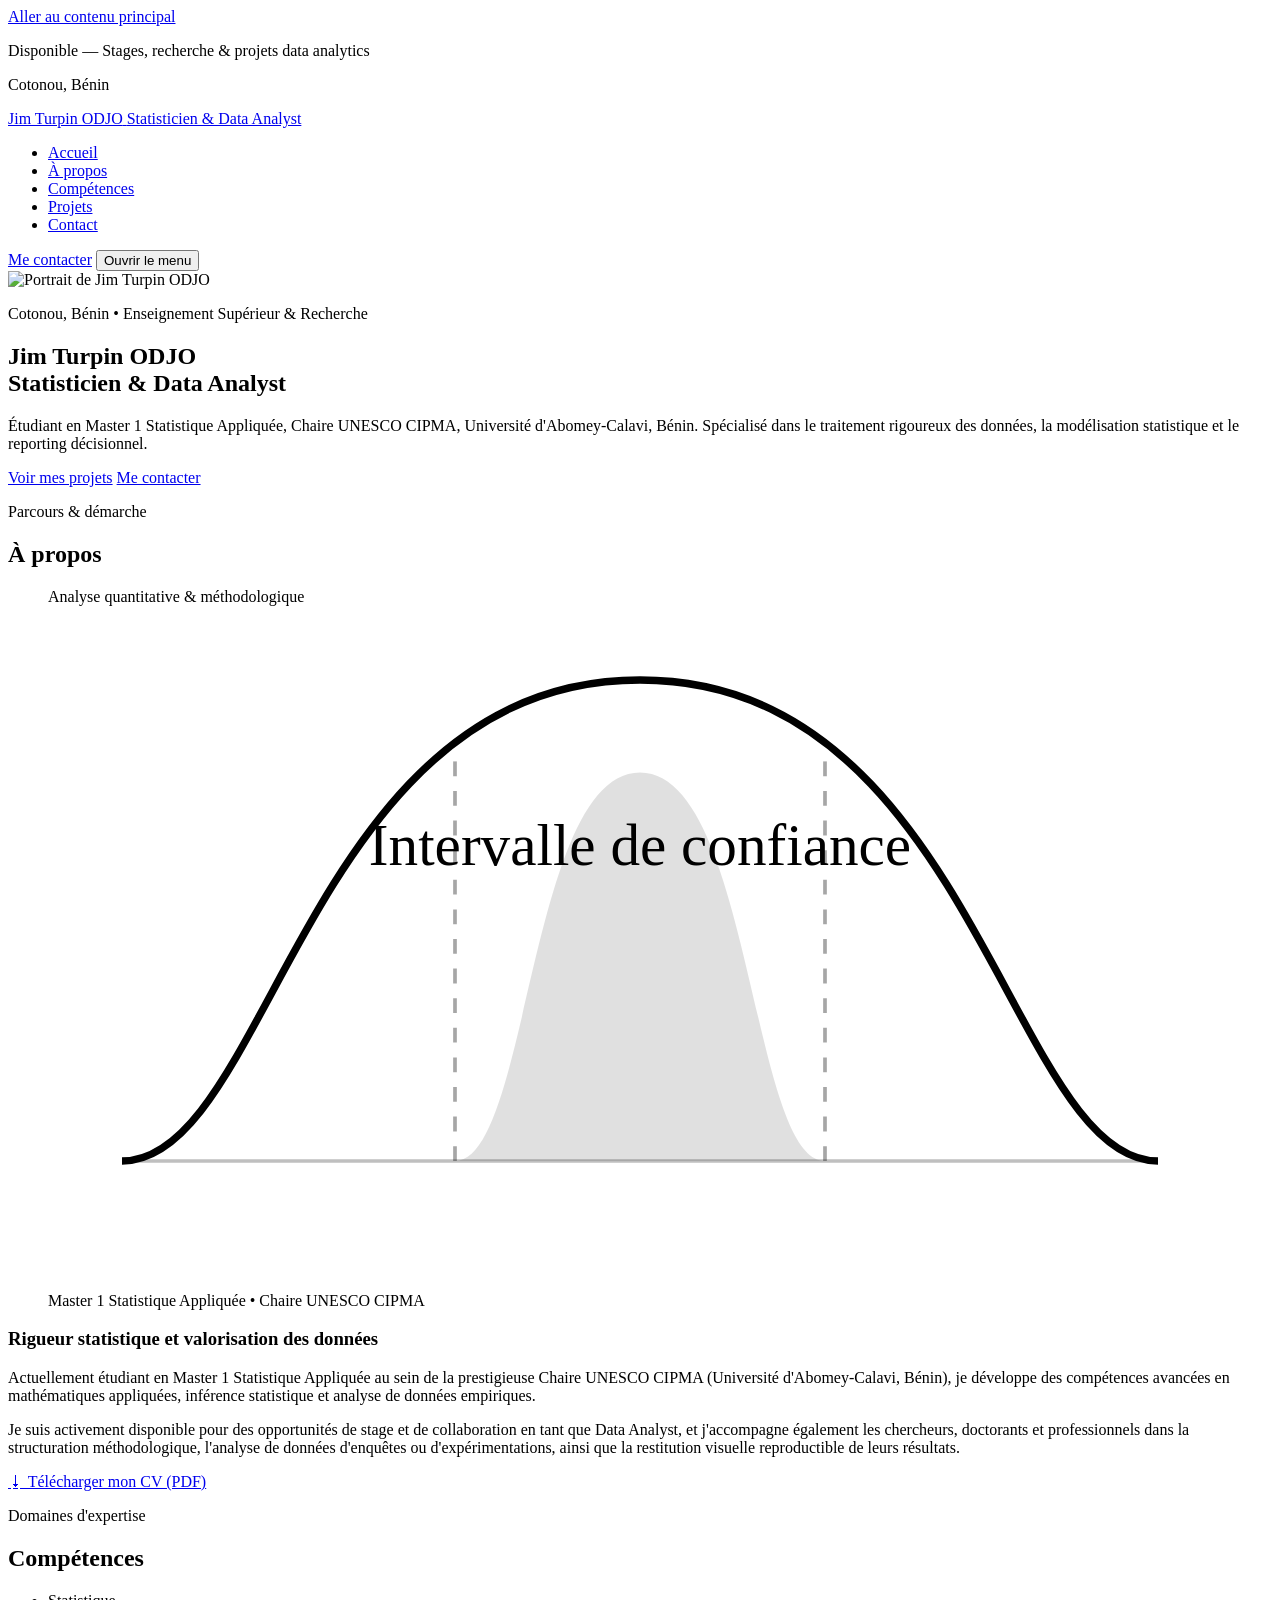
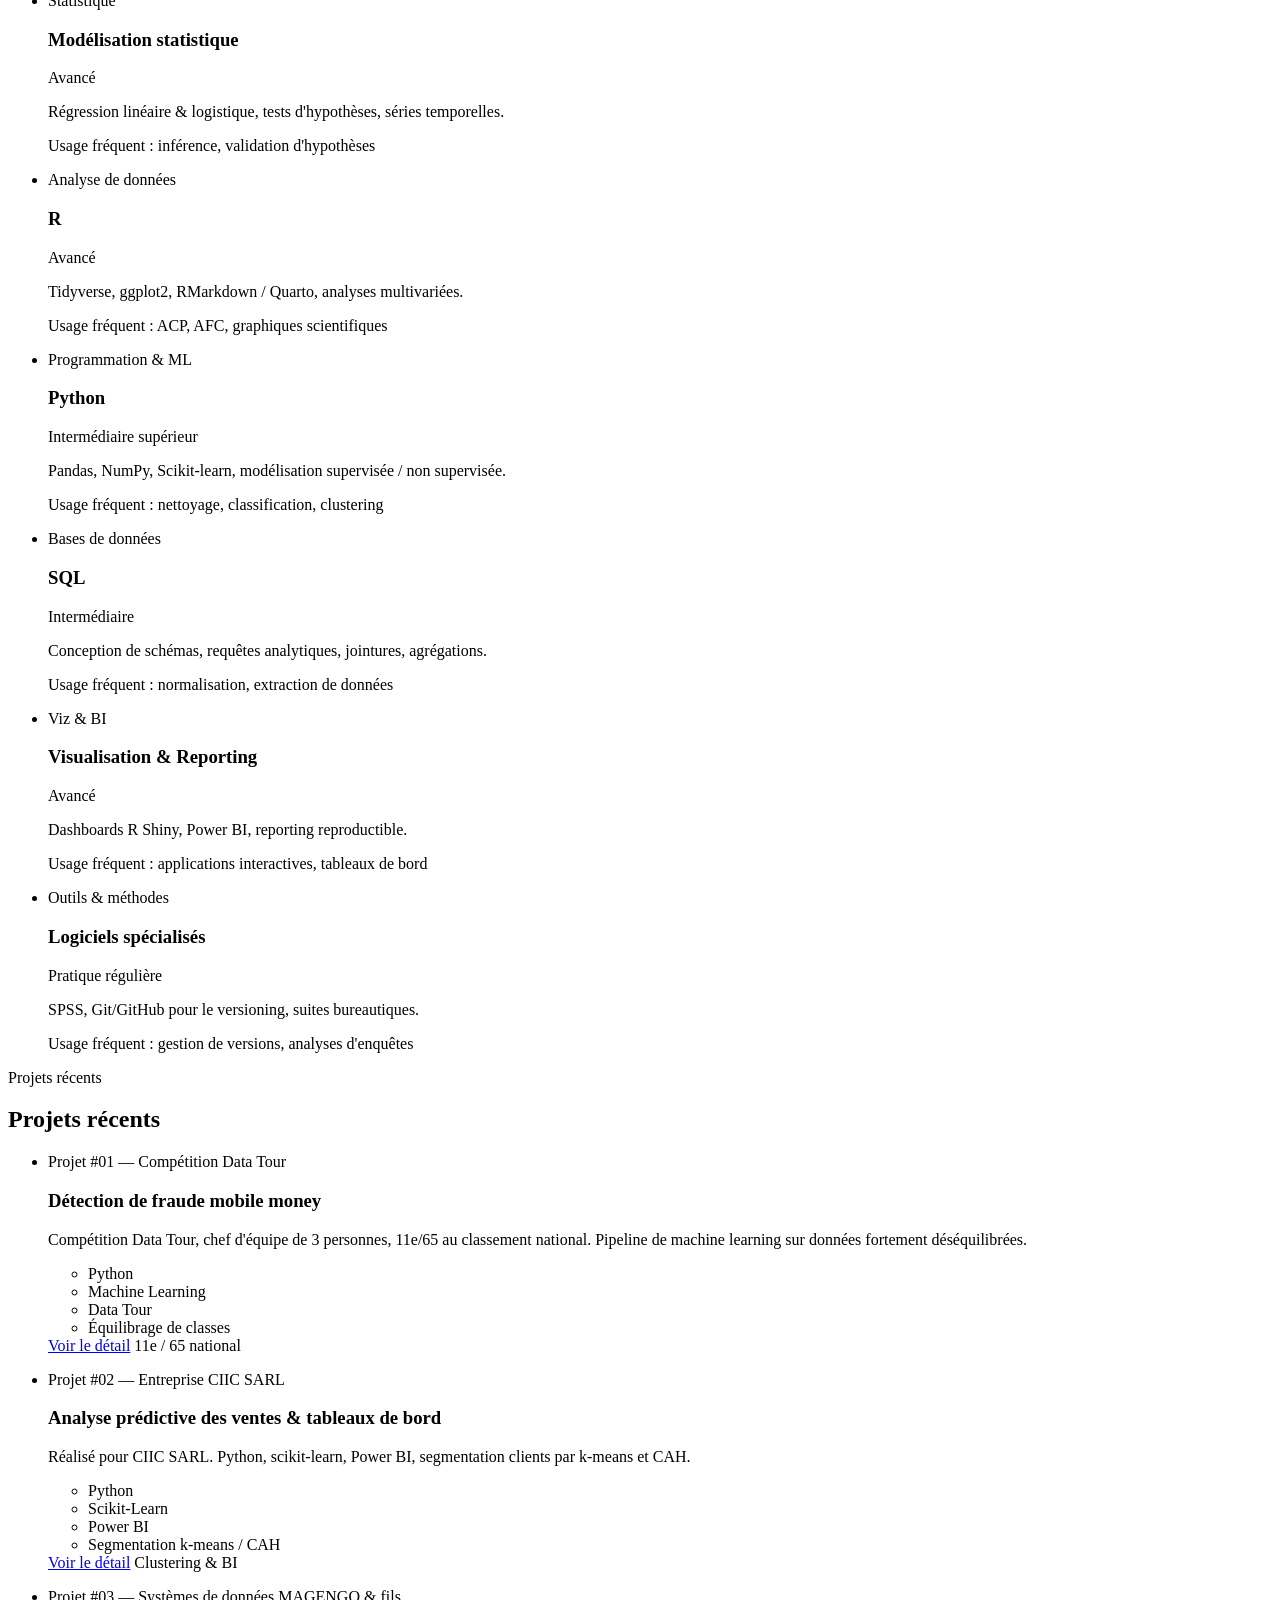
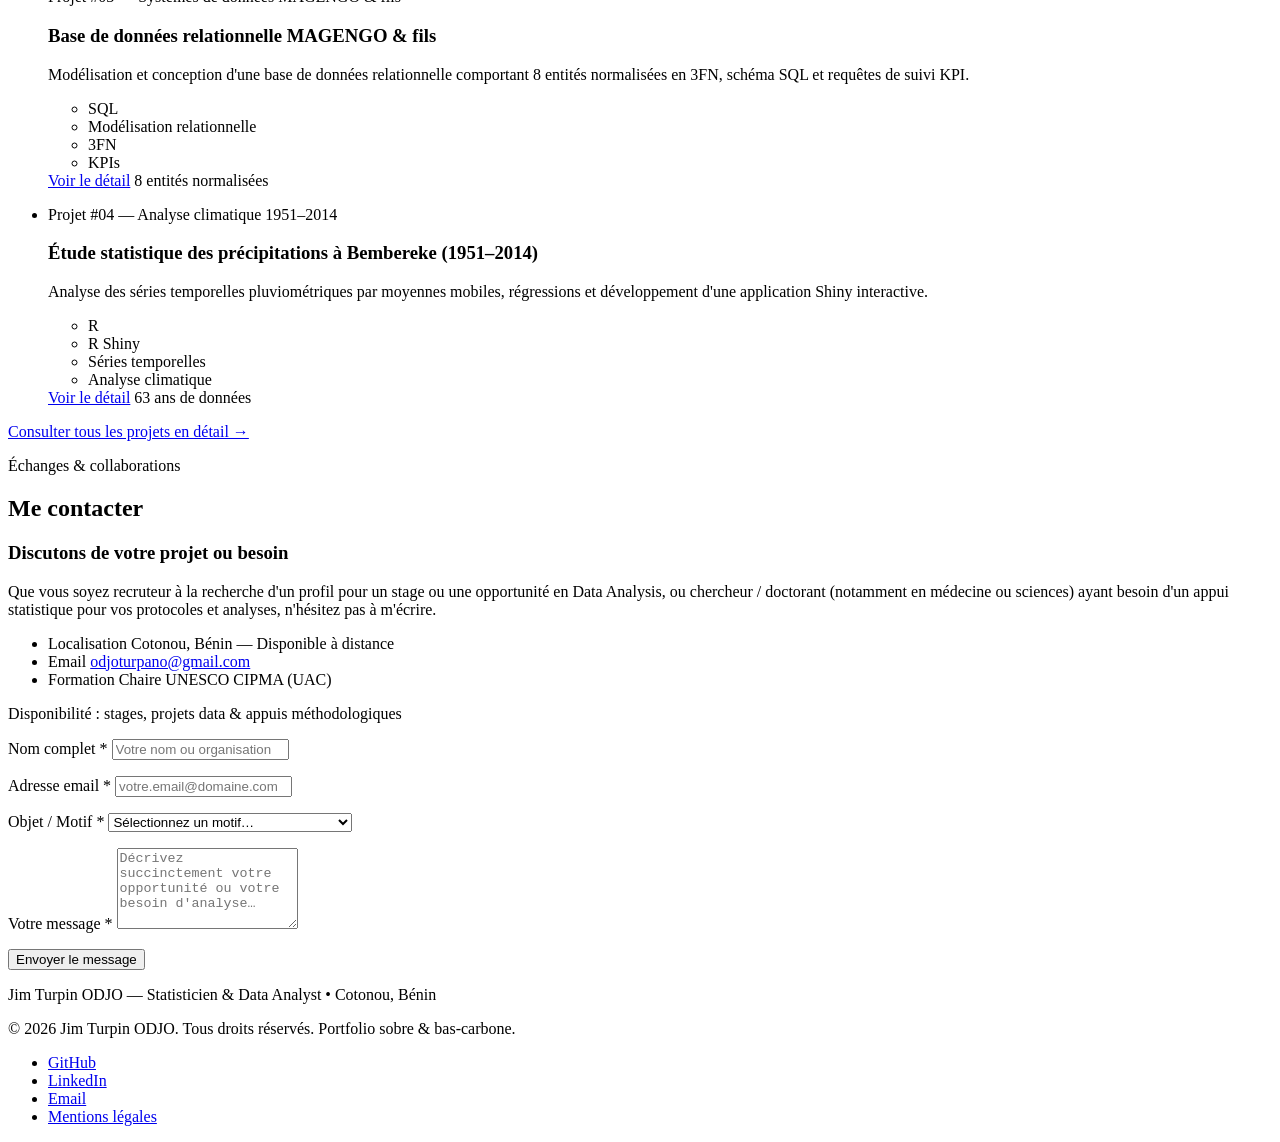
==== index.html @ afb42522 "Add files via upload" ====
<!DOCTYPE html>
<html lang="fr">
<head>
  <meta charset="UTF-8">
  <meta name="viewport" content="width=device-width, initial-scale=1.0">
  <title>Jim Turpin ODJO — Statisticien &amp; Data Analyst</title>
  <meta name="description" content="Portfolio de Jim Turpin ODJO, statisticien et data analyst basé à Cotonou, Bénin. Modélisation statistique, machine learning et visualisation de données.">
  <link rel="stylesheet" href="css/style.css">
</head>
<body>

  <a class="skip-link" href="#main">Aller au contenu principal</a>

  <!-- ===================== HEADER ===================== -->
  <header class="site-header">
    <div class="topbar">
      <p class="topbar__status"><span class="dot" aria-hidden="true"></span> Disponible — Stages, recherche &amp; projets data analytics</p>
      <p class="topbar__location">Cotonou, Bénin</p>
    </div>

    <div class="nav-wrap">
      <a class="logo" href="#accueil">
        <span class="logo__name">Jim Turpin ODJO</span>
        <span class="logo__tag">Statisticien &amp; Data Analyst</span>
      </a>

      <nav class="nav" aria-label="Navigation principale">
        <ul class="nav__list">
          <li><a href="#accueil">Accueil</a></li>
          <li><a href="#apropos">À propos</a></li>
          <li><a href="#competences">Compétences</a></li>
          <li><a href="#projets">Projets</a></li>
          <li><a href="#contact">Contact</a></li>
        </ul>
      </nav>

      <a class="btn btn-primary btn-header" href="#contact">Me contacter</a>

      <button class="nav-toggle" type="button" aria-expanded="false" aria-controls="nav-mobile">
        <span class="sr-only">Ouvrir le menu</span>
        <span class="nav-toggle__bar" aria-hidden="true"></span>
      </button>
    </div>

    <nav id="nav-mobile" class="nav-mobile" aria-label="Navigation mobile" hidden>
      <ul>
        <li><a href="#accueil">Accueil</a></li>
        <li><a href="#apropos">À propos</a></li>
        <li><a href="#competences">Compétences</a></li>
        <li><a href="#projets">Projets</a></li>
        <li><a href="#contact">Contact</a></li>
      </ul>
    </nav>
  </header>

  <main id="main">

    <!-- ===================== HERO / ACCUEIL ===================== -->
    <section id="accueil" class="hero" aria-labelledby="hero-title">
      <div class="hero__media">
        <picture>
          <source srcset="assets/images/profil-800.webp 800w, assets/images/profil-400.webp 400w"
                  sizes="(max-width: 600px) 160px, 220px">
          <img src="assets/images/profil-400.webp"
               srcset="assets/images/profil-400.webp 400w, assets/images/profil-800.webp 800w"
               sizes="(max-width: 600px) 160px, 220px"
               width="400" height="400"
               alt="Portrait de Jim Turpin ODJO"
               class="hero__photo">
        </picture>
      </div>

      <div class="hero__content">
        <p class="eyebrow">Cotonou, Bénin • Enseignement Supérieur &amp; Recherche</p>
        <h1 id="hero-title">Jim Turpin ODJO<br>Statisticien &amp; Data Analyst</h1>
        <p class="hero__lead">
          Étudiant en Master 1 Statistique Appliquée, Chaire UNESCO CIPMA, Université d'Abomey-Calavi, Bénin.
          Spécialisé dans le traitement rigoureux des données, la modélisation statistique et le reporting décisionnel.
        </p>
        <div class="hero__actions">
          <a class="btn btn-primary" href="#projets">Voir mes projets</a>
          <a class="btn btn-secondary" href="#contact">Me contacter</a>
        </div>
      </div>
    </section>

    <!-- ===================== À PROPOS ===================== -->
    <section id="apropos" class="section section--tint" aria-labelledby="apropos-title">
      <div class="section__head">
        <p class="eyebrow">Parcours &amp; démarche</p>
        <h2 id="apropos-title">À propos</h2>
      </div>

      <div class="apropos__grid">
        <figure class="apropos__figure">
          <figcaption class="apropos__figure-caption">Analyse quantitative &amp; méthodologique</figcaption>
          <svg class="bell-curve" viewBox="0 0 320 180" role="img" aria-labelledby="bell-desc">
            <title id="bell-desc">Courbe de distribution normale avec intervalle de confiance central mis en évidence</title>
            <line x1="20" y1="150" x2="300" y2="150" stroke="currentColor" stroke-opacity="0.25" />
            <path d="M110,150 L110,40" stroke="currentColor" stroke-opacity="0.35" stroke-dasharray="4 4" />
            <path d="M210,150 L210,40" stroke="currentColor" stroke-opacity="0.35" stroke-dasharray="4 4" />
            <path d="M110,150 C130,150 130,45 160,45 C190,45 190,150 210,150 Z" fill="currentColor" fill-opacity="0.12" stroke="none" />
            <path d="M20,150 C60,150 70,20 160,20 C250,20 260,150 300,150"
                  fill="none" stroke="currentColor" stroke-width="2" />
            <text x="160" y="70" text-anchor="middle" class="bell-curve__label">Intervalle de confiance</text>
          </svg>
          <p class="apropos__figure-footer">Master 1 Statistique Appliquée • Chaire UNESCO CIPMA</p>
        </figure>

        <div class="apropos__text">
          <h3>Rigueur statistique et valorisation des données</h3>
          <p>
            Actuellement étudiant en Master 1 Statistique Appliquée au sein de la prestigieuse Chaire UNESCO CIPMA
            (Université d'Abomey-Calavi, Bénin), je développe des compétences avancées en mathématiques appliquées,
            inférence statistique et analyse de données empiriques.
          </p>
          <p>
            Je suis activement disponible pour des opportunités de stage et de collaboration en tant que Data Analyst,
            et j'accompagne également les chercheurs, doctorants et professionnels dans la structuration méthodologique,
            l'analyse de données d'enquêtes ou d'expérimentations, ainsi que la restitution visuelle reproductible de
            leurs résultats.
          </p>
          <a class="btn btn-primary" href="assets/cv/CV_Jim_Turpin_ODJO.pdf" download>
            <span aria-hidden="true">⭳</span> Télécharger mon CV (PDF)
          </a>
        </div>
      </div>
    </section>

    <!-- ===================== COMPÉTENCES ===================== -->
    <section id="competences" class="section" aria-labelledby="competences-title">
      <div class="section__head">
        <p class="eyebrow">Domaines d'expertise</p>
        <h2 id="competences-title">Compétences</h2>
      </div>

      <ul class="skills-grid">
        <li class="skill-card">
          <p class="skill-card__domain">Statistique</p>
          <h3>Modélisation statistique</h3>
          <p class="skill-card__level">Avancé</p>
          <p class="skill-card__desc">Régression linéaire &amp; logistique, tests d'hypothèses, séries temporelles.</p>
          <p class="skill-card__usage">Usage fréquent : inférence, validation d'hypothèses</p>
        </li>
        <li class="skill-card">
          <p class="skill-card__domain">Analyse de données</p>
          <h3>R</h3>
          <p class="skill-card__level">Avancé</p>
          <p class="skill-card__desc">Tidyverse, ggplot2, RMarkdown / Quarto, analyses multivariées.</p>
          <p class="skill-card__usage">Usage fréquent : ACP, AFC, graphiques scientifiques</p>
        </li>
        <li class="skill-card">
          <p class="skill-card__domain">Programmation &amp; ML</p>
          <h3>Python</h3>
          <p class="skill-card__level">Intermédiaire supérieur</p>
          <p class="skill-card__desc">Pandas, NumPy, Scikit-learn, modélisation supervisée / non supervisée.</p>
          <p class="skill-card__usage">Usage fréquent : nettoyage, classification, clustering</p>
        </li>
        <li class="skill-card">
          <p class="skill-card__domain">Bases de données</p>
          <h3>SQL</h3>
          <p class="skill-card__level">Intermédiaire</p>
          <p class="skill-card__desc">Conception de schémas, requêtes analytiques, jointures, agrégations.</p>
          <p class="skill-card__usage">Usage fréquent : normalisation, extraction de données</p>
        </li>
        <li class="skill-card">
          <p class="skill-card__domain">Viz &amp; BI</p>
          <h3>Visualisation &amp; Reporting</h3>
          <p class="skill-card__level">Avancé</p>
          <p class="skill-card__desc">Dashboards R Shiny, Power BI, reporting reproductible.</p>
          <p class="skill-card__usage">Usage fréquent : applications interactives, tableaux de bord</p>
        </li>
        <li class="skill-card">
          <p class="skill-card__domain">Outils &amp; méthodes</p>
          <h3>Logiciels spécialisés</h3>
          <p class="skill-card__level">Pratique régulière</p>
          <p class="skill-card__desc">SPSS, Git/GitHub pour le versioning, suites bureautiques.</p>
          <p class="skill-card__usage">Usage fréquent : gestion de versions, analyses d'enquêtes</p>
        </li>
      </ul>
    </section>

    <!-- ===================== PROJETS ===================== -->
    <section id="projets" class="section section--tint" aria-labelledby="projets-title">
      <div class="section__head">
        <p class="eyebrow">Projets récents</p>
        <h2 id="projets-title">Projets récents</h2>
      </div>

      <ul class="projects-grid">
        <li class="project-card">
          <p class="project-card__meta">Projet #01 — Compétition <span>Data Tour</span></p>
          <h3>Détection de fraude mobile money</h3>
          <p class="project-card__desc">
            Compétition Data Tour, chef d'équipe de 3 personnes, 11e/65 au classement national.
            Pipeline de machine learning sur données fortement déséquilibrées.
          </p>
          <ul class="tag-list">
            <li>Python</li><li>Machine Learning</li><li>Data Tour</li><li>Équilibrage de classes</li>
          </ul>
          <div class="project-card__foot">
            <a class="btn btn-dark btn-small" href="projects.html#projet-01">Voir le détail</a>
            <span class="project-card__stat">11e / 65 national</span>
          </div>
        </li>

        <li class="project-card">
          <p class="project-card__meta">Projet #02 — Entreprise <span>CIIC SARL</span></p>
          <h3>Analyse prédictive des ventes &amp; tableaux de bord</h3>
          <p class="project-card__desc">
            Réalisé pour CIIC SARL. Python, scikit-learn, Power BI, segmentation clients par k-means et CAH.
          </p>
          <ul class="tag-list">
            <li>Python</li><li>Scikit-Learn</li><li>Power BI</li><li>Segmentation k-means / CAH</li>
          </ul>
          <div class="project-card__foot">
            <a class="btn btn-dark btn-small" href="projects.html#projet-02">Voir le détail</a>
            <span class="project-card__stat">Clustering &amp; BI</span>
          </div>
        </li>

        <li class="project-card">
          <p class="project-card__meta">Projet #03 — Systèmes de données <span>MAGENGO &amp; fils</span></p>
          <h3>Base de données relationnelle MAGENGO &amp; fils</h3>
          <p class="project-card__desc">
            Modélisation et conception d'une base de données relationnelle comportant 8 entités normalisées en 3FN,
            schéma SQL et requêtes de suivi KPI.
          </p>
          <ul class="tag-list">
            <li>SQL</li><li>Modélisation relationnelle</li><li>3FN</li><li>KPIs</li>
          </ul>
          <div class="project-card__foot">
            <a class="btn btn-dark btn-small" href="projects.html#projet-03">Voir le détail</a>
            <span class="project-card__stat">8 entités normalisées</span>
          </div>
        </li>

        <li class="project-card">
          <p class="project-card__meta">Projet #04 — Analyse climatique <span>1951–2014</span></p>
          <h3>Étude statistique des précipitations à Bembereke (1951–2014)</h3>
          <p class="project-card__desc">
            Analyse des séries temporelles pluviométriques par moyennes mobiles, régressions et développement
            d'une application Shiny interactive.
          </p>
          <ul class="tag-list">
            <li>R</li><li>R Shiny</li><li>Séries temporelles</li><li>Analyse climatique</li>
          </ul>
          <div class="project-card__foot">
            <a class="btn btn-dark btn-small" href="projects.html#projet-04">Voir le détail</a>
            <span class="project-card__stat">63 ans de données</span>
          </div>
        </li>
      </ul>

      <p class="projects-more">
        <a href="projects.html">Consulter tous les projets en détail →</a>
      </p>
    </section>

    <!-- ===================== CONTACT ===================== -->
    <section id="contact" class="section" aria-labelledby="contact-title">
      <div class="section__head">
        <p class="eyebrow">Échanges &amp; collaborations</p>
        <h2 id="contact-title">Me contacter</h2>
      </div>

      <div class="contact__grid">
        <div class="contact__info">
          <h3>Discutons de votre projet ou besoin</h3>
          <p>
            Que vous soyez recruteur à la recherche d'un profil pour un stage ou une opportunité en Data Analysis,
            ou chercheur / doctorant (notamment en médecine ou sciences) ayant besoin d'un appui statistique pour
            vos protocoles et analyses, n'hésitez pas à m'écrire.
          </p>

          <ul class="contact__meta-list">
            <li>
              <span class="contact__meta-label">Localisation</span>
              Cotonou, Bénin — Disponible à distance
            </li>
            <li>
              <span class="contact__meta-label">Email</span>
              <a href="mailto:odjoturpano@gmail.com">odjoturpano@gmail.com</a>
            </li>
            <li>
              <span class="contact__meta-label">Formation</span>
              Chaire UNESCO CIPMA (UAC)
            </li>
          </ul>

          <p class="contact__availability">Disponibilité : stages, projets data &amp; appuis méthodologiques</p>
        </div>

        <div class="contact__form-wrap">
          <form id="contact-form" class="contact-form" novalidate>
            <div class="field">
              <label for="full-name">Nom complet <span aria-hidden="true">*</span></label>
              <input type="text" id="full-name" name="full-name" required
                     placeholder="Votre nom ou organisation" aria-describedby="full-name-error">
              <p class="field-error" id="full-name-error" role="alert"></p>
            </div>

            <div class="field">
              <label for="email">Adresse email <span aria-hidden="true">*</span></label>
              <input type="email" id="email" name="email" required
                     placeholder="votre.email@domaine.com" aria-describedby="email-error">
              <p class="field-error" id="email-error" role="alert"></p>
            </div>

            <div class="field">
              <label for="subject">Objet / Motif <span aria-hidden="true">*</span></label>
              <select id="subject" name="subject" required aria-describedby="subject-error">
                <option value="" disabled selected>Sélectionnez un motif…</option>
                <option value="recrutement">Recrutement / Stage</option>
                <option value="appui-recherche">Appui statistique — thèse / recherche</option>
                <option value="freelance">Mission freelance</option>
                <option value="autre">Autre</option>
              </select>
              <p class="field-error" id="subject-error" role="alert"></p>
            </div>

            <div class="field">
              <label for="message">Votre message <span aria-hidden="true">*</span></label>
              <textarea id="message" name="message" rows="5" required
                        placeholder="Décrivez succinctement votre opportunité ou votre besoin d'analyse…"
                        aria-describedby="message-error"></textarea>
              <p class="field-error" id="message-error" role="alert"></p>
            </div>

            <button type="submit" class="btn btn-dark btn-submit">Envoyer le message</button>
          </form>

          <div id="form-success" class="form-success" hidden tabindex="-1">
            <span class="form-success__icon" aria-hidden="true">✓</span>
            <h3>Merci pour votre message !</h3>
            <p>Votre message a bien été envoyé. Je reviendrai vers vous dans les plus brefs délais.</p>
            <button type="button" id="back-home" class="btn btn-dark">Retour à l'accueil</button>
          </div>
        </div>
      </div>
    </section>

  </main>

  <!-- ===================== FOOTER ===================== -->
  <footer class="site-footer">
    <p>Jim Turpin ODJO — Statisticien &amp; Data Analyst • Cotonou, Bénin</p>
    <p class="site-footer__legal">© 2026 Jim Turpin ODJO. Tous droits réservés. Portfolio sobre &amp; bas-carbone.</p>
    <ul class="site-footer__links">
      <li><a href="https://github.com/Jim007J" target="_blank" rel="noopener">GitHub</a></li>
      <li><a href="https://www.linkedin.com/in/jim-turpin-odjo-01718b300" target="_blank" rel="noopener">LinkedIn</a></li>
      <li><a href="mailto:odjoturpano@gmail.com">Email</a></li>
      <li><a href="#">Mentions légales</a></li>
    </ul>
  </footer>

  <script src="js/app.js"></script>
</body>
</html>
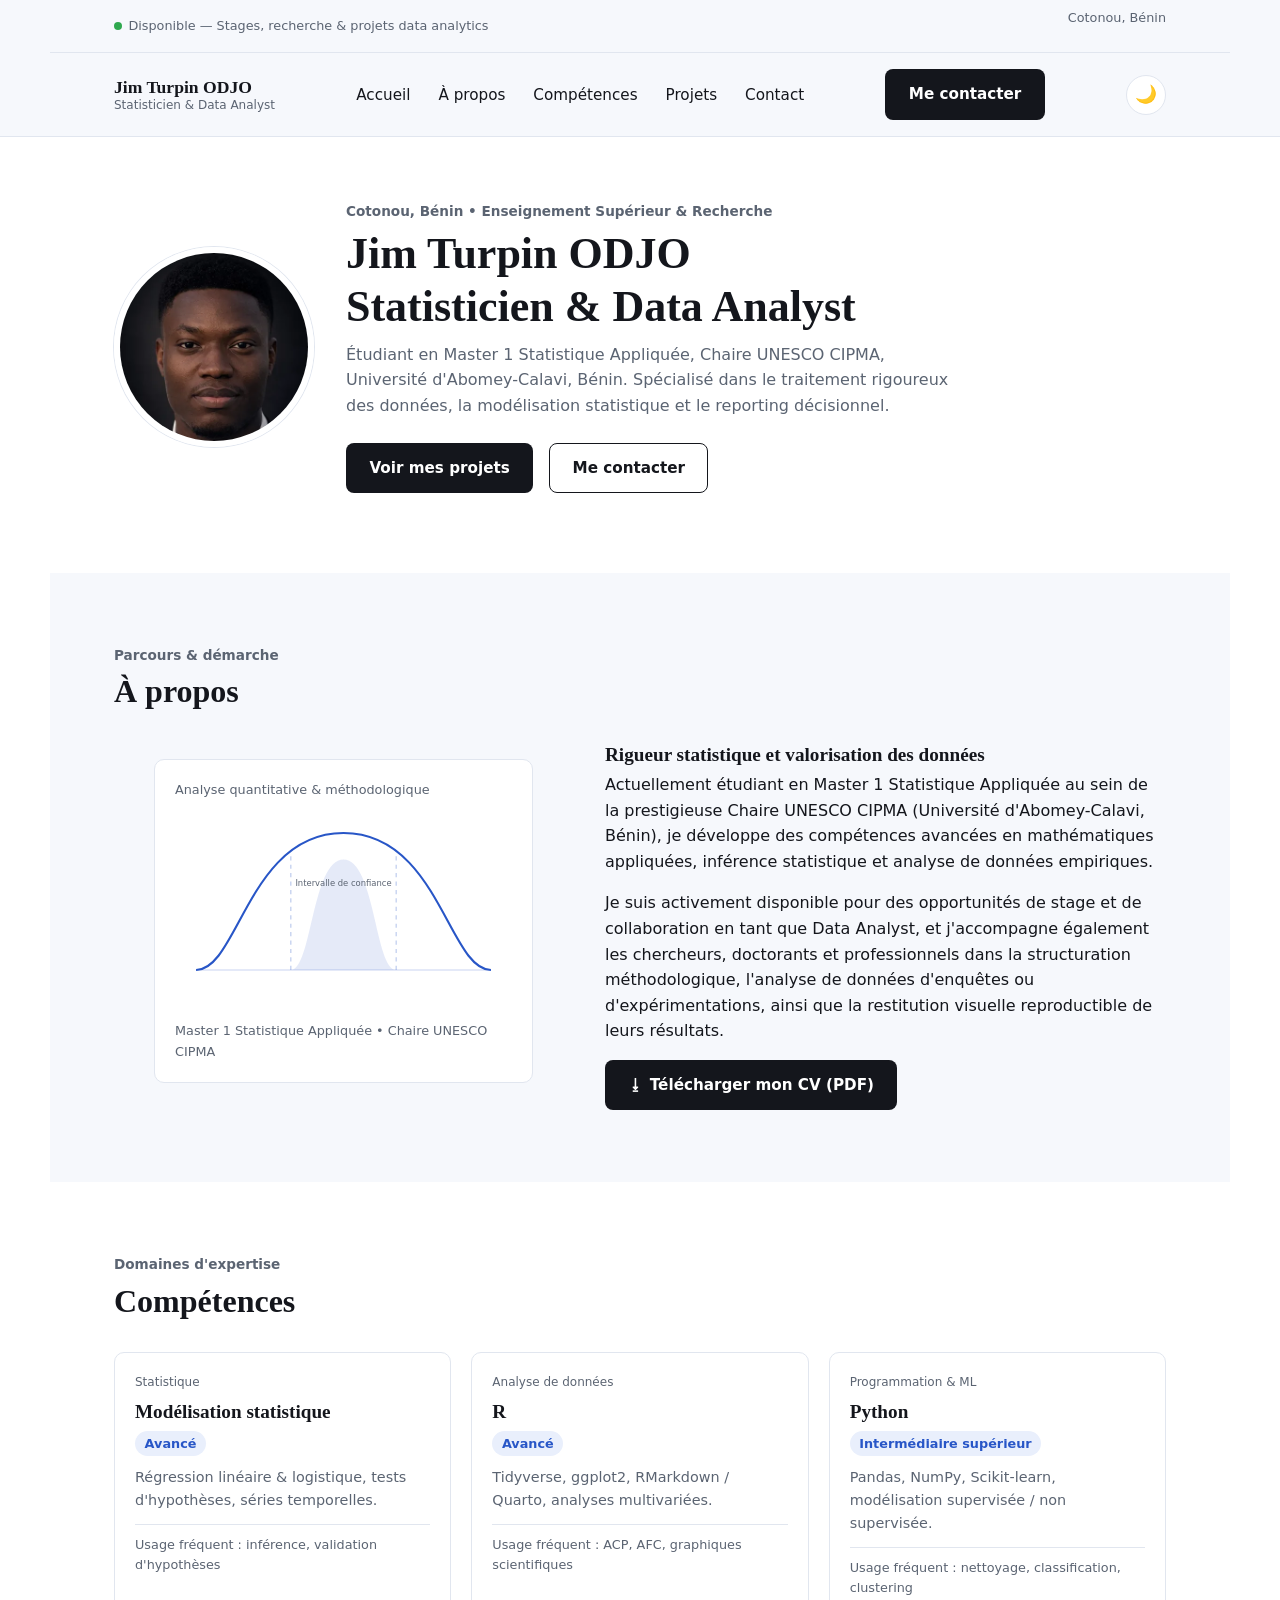
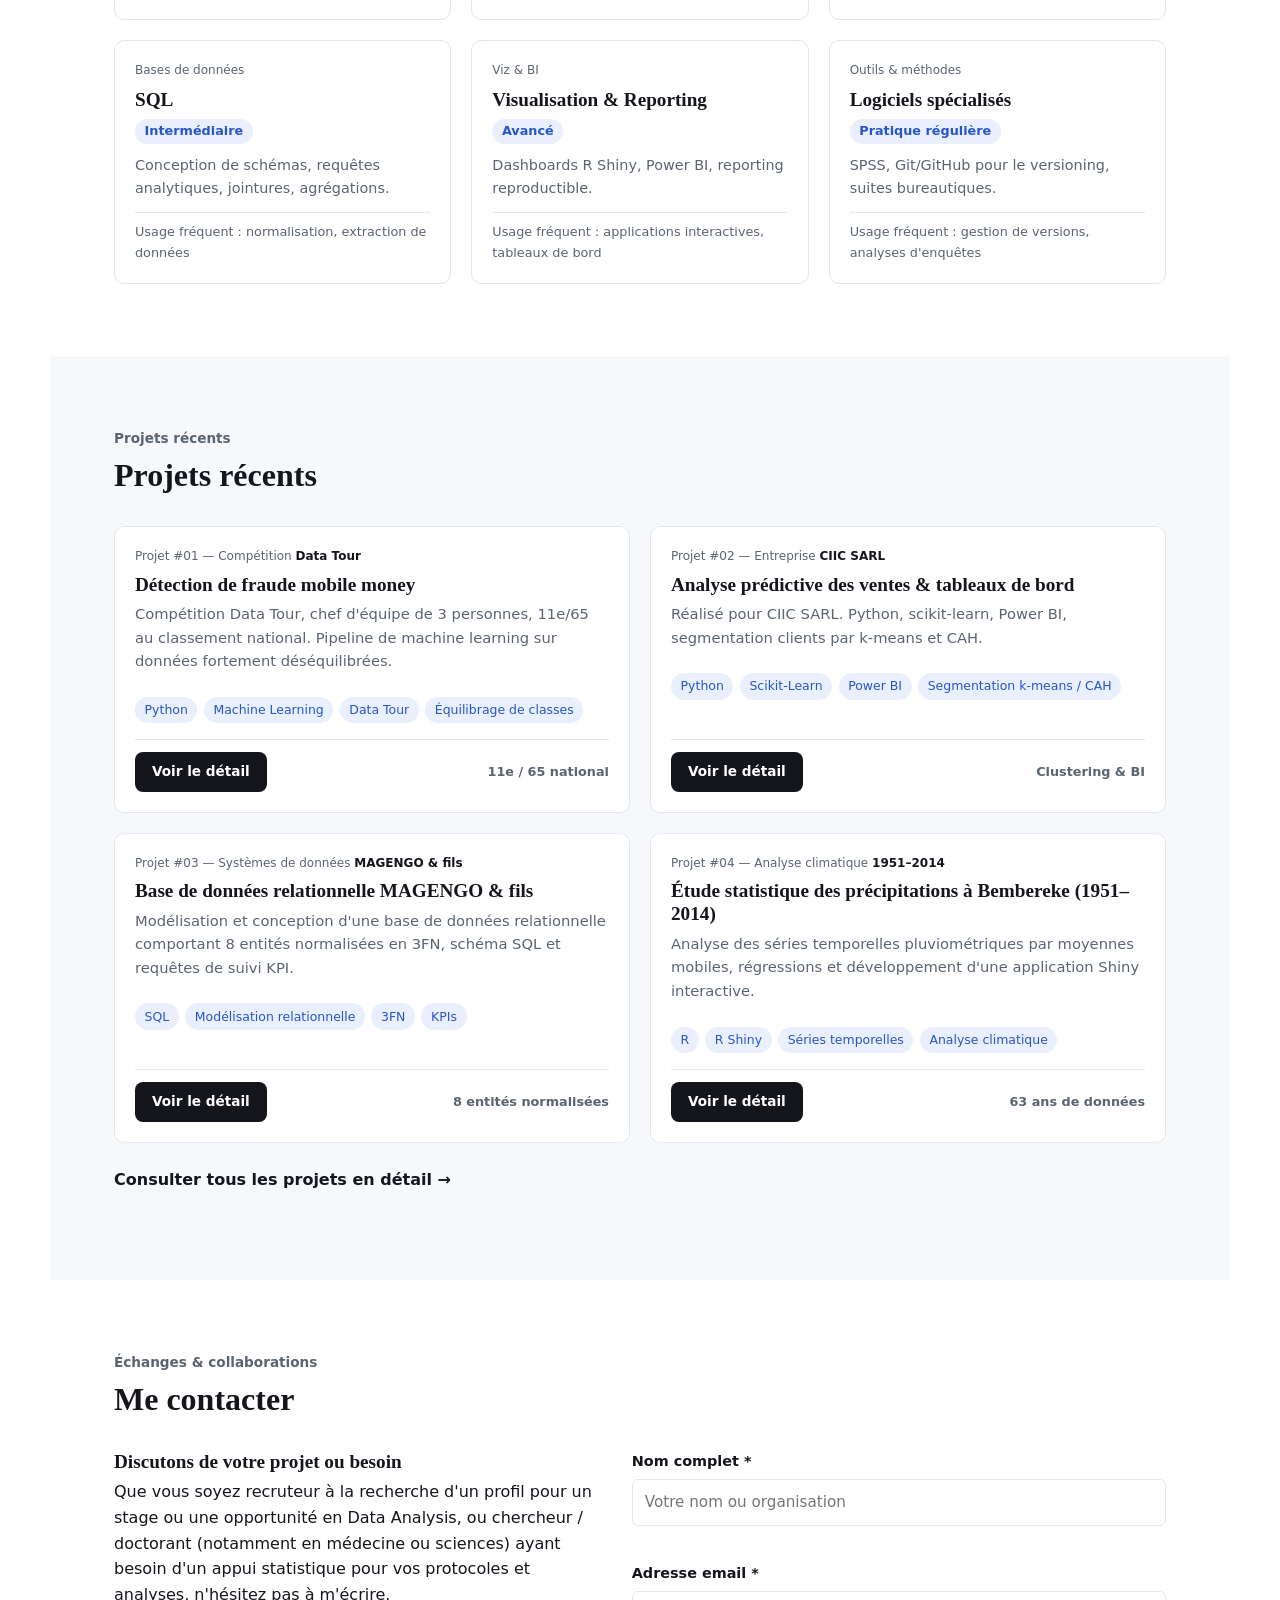
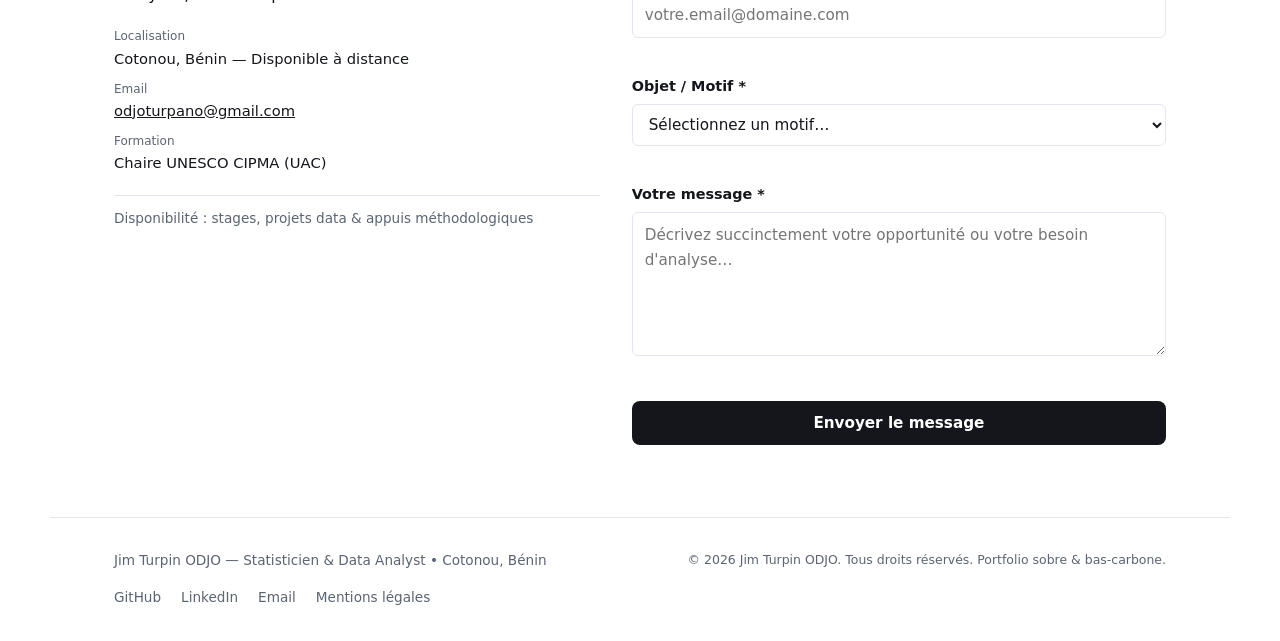
==== commit b78436c3: "Add theme toggle and back-to-top button Added theme toggle button and back-to-top button to improve " ====
--- a/index.html
+++ b/index.html
@@ -3,7 +3,7 @@
 <head>
   <meta charset="UTF-8">
   <meta name="viewport" content="width=device-width, initial-scale=1.0">
-  <title>Jim Turpin ODJO — Statisticien &amp; Data Analyst</title>
+  <title>Jim Turpin ODJO Statisticien &amp; Data Analyst</title>
   <meta name="description" content="Portfolio de Jim Turpin ODJO, statisticien et data analyst basé à Cotonou, Bénin. Modélisation statistique, machine learning et visualisation de données.">
   <link rel="stylesheet" href="css/style.css">
 </head>
@@ -35,6 +35,11 @@
       </nav>
 
       <a class="btn btn-primary btn-header" href="#contact">Me contacter</a>
+
+      <button id="theme-toggle" class="theme-toggle" type="button" aria-pressed="false">
+        <span class="theme-toggle__icon" aria-hidden="true">🌙</span>
+        <span class="sr-only">Activer le thème sombre</span>
+      </button>
 
       <button class="nav-toggle" type="button" aria-expanded="false" aria-controls="nav-mobile">
         <span class="sr-only">Ouvrir le menu</span>
@@ -354,6 +359,10 @@
     </ul>
   </footer>
 
+  <button id="back-to-top" class="back-to-top" type="button" aria-label="Revenir en haut de la page" hidden>
+    <span aria-hidden="true">↑</span>
+  </button>
+
   <script src="js/app.js"></script>
 </body>
 </html>
--- a/css/style.css
+++ b/css/style.css
@@ -0,0 +1,637 @@
+/* =====================================================================
+   style.css — Portfolio Jim Turpin ODJO
+   Étape 5 : CSS3 & responsive
+   Polices système uniquement (zéro requête externe — écoconception).
+   Breakpoints testés : 360×640, 768×1024, desktop.
+   ===================================================================== */
+
+/* ---------- 1. Design tokens ---------- */
+:root {
+  /* Couleurs */
+  --color-bg: #f6f8fc;
+  --color-surface: #ffffff;
+  --color-ink: #14161c;
+  --color-ink-muted: #5b6472;
+  --color-border: #e1e6ef;
+  --color-accent: #2856c7;
+  --color-accent-tint: #e9effc;
+  --color-error: #b3261e;
+  --color-cta-bg: #14161c;
+  --color-cta-text: #ffffff;
+  --color-cta-bg-hover: #000000;
+
+  /* Typographie : serif pour les titres, système sans-serif pour le reste */
+  --font-serif: Georgia, "Times New Roman", Times, serif;
+  --font-sans: system-ui, -apple-system, "Segoe UI", Roboto, Helvetica, Arial, sans-serif;
+
+  /* Échelle */
+  --step-h1: clamp(2rem, 1.5rem + 2vw, 2.75rem);
+  --step-h2: clamp(1.5rem, 1.3rem + 1vw, 2rem);
+  --step-h3: 1.2rem;
+
+  /* Layout */
+  --content-max: 1180px;
+  --gutter: 5%;
+  --radius: 10px;
+  --transition: 150ms ease;
+}
+
+@media (prefers-reduced-motion: reduce) {
+  * { animation: none !important; transition: none !important; scroll-behavior: auto !important; }
+}
+
+/* ---------- 1bis. Thème sombre ---------- */
+:root[data-theme="dark"] {
+  --color-bg: #14161c;
+  --color-surface: #1c1f27;
+  --color-ink: #f2f3f6;
+  --color-ink-muted: #9aa3b2;
+  --color-border: #2e323d;
+  --color-accent: #6f95e8;
+  --color-accent-tint: #232b42;
+  --color-cta-bg: #f2f3f6;
+  --color-cta-text: #14161c;
+  --color-cta-bg-hover: #ffffff;
+}
+:root[data-theme="dark"] .hero__photo { border-color: var(--color-surface); }
+:root[data-theme="dark"] .cta-banner { background: #0b0c10; }
+:root[data-theme="dark"] .cta-banner .btn-primary { background: var(--color-cta-bg); color: var(--color-cta-text); }
+
+/* ---------- 2. Reset ---------- */
+*, *::before, *::after { box-sizing: border-box; }
+html { scroll-behavior: smooth; }
+body {
+  margin: 0;
+  font-family: var(--font-sans);
+  font-size: 1rem;
+  line-height: 1.6;
+  color: var(--color-ink);
+  background: var(--color-surface);
+  -webkit-font-smoothing: antialiased;
+}
+img { max-width: 100%; height: auto; display: block; }
+ul { margin: 0; }
+a { color: inherit; }
+button { font-family: inherit; }
+
+h1, h2, h3 {
+  font-family: var(--font-serif);
+  font-weight: 700;
+  line-height: 1.2;
+  margin: 0 0 0.5rem;
+}
+h1 { font-size: var(--step-h1); }
+h2 { font-size: var(--step-h2); }
+h3 { font-size: var(--step-h3); margin-bottom: 0.4rem; }
+p { max-width: 65ch; margin: 0 0 1rem; }
+
+/* ---------- 3. Accessibilité ---------- */
+.skip-link {
+  position: absolute;
+  left: -9999px;
+  top: 0;
+  background: var(--color-ink);
+  color: #fff;
+  padding: 0.7rem 1.2rem;
+  z-index: 200;
+  border-radius: 0 0 6px 0;
+}
+.skip-link:focus { left: 0; }
+
+.sr-only {
+  position: absolute;
+  width: 1px; height: 1px;
+  padding: 0; margin: -1px;
+  overflow: hidden;
+  clip: rect(0 0 0 0);
+  white-space: nowrap;
+  border: 0;
+}
+
+a:focus-visible,
+button:focus-visible,
+input:focus-visible,
+select:focus-visible,
+textarea:focus-visible {
+  outline: 3px solid var(--color-accent);
+  outline-offset: 2px;
+}
+
+/* ---------- 4. Layout utilitaire ---------- */
+.section,
+.site-header .nav-wrap,
+.site-header .topbar,
+.site-footer,
+main > .breadcrumb {
+  max-width: var(--content-max);
+  margin-inline: auto;
+  padding-inline: var(--gutter);
+}
+
+.section { padding-block: 3.5rem; }
+.section--tint { background: var(--color-bg); }
+.section--tint + .section--tint { padding-top: 0; }
+
+.section__head { max-width: 60ch; margin-bottom: 2rem; }
+
+.eyebrow {
+  font-size: 0.85rem;
+  color: var(--color-ink-muted);
+  margin: 0 0 0.35rem;
+  font-weight: 600;
+}
+
+/* ---------- 5. Header & navigation ---------- */
+.site-header {
+  background: var(--color-bg);
+  border-bottom: 1px solid var(--color-border);
+  position: sticky;
+  top: 0;
+  z-index: 50;
+}
+
+.topbar {
+  display: flex;
+  justify-content: space-between;
+  gap: 1rem;
+  padding-block: 0.5rem;
+  font-size: 0.8rem;
+  color: var(--color-ink-muted);
+  border-bottom: 1px solid var(--color-border);
+  flex-wrap: wrap;
+}
+.topbar__status { display: flex; align-items: center; gap: 0.4rem; margin: 0; }
+.dot {
+  width: 8px; height: 8px; border-radius: 50%;
+  background: #2fa84f; display: inline-block;
+}
+
+.nav-wrap {
+  display: flex;
+  align-items: center;
+  justify-content: space-between;
+  gap: 1.5rem;
+  padding-block: 1rem;
+}
+
+.logo { text-decoration: none; line-height: 1.2; }
+.logo__name { display: block; font-family: var(--font-serif); font-weight: 700; font-size: 1.1rem; }
+.logo__tag { display: block; font-size: 0.75rem; color: var(--color-ink-muted); }
+
+.nav__list {
+  display: flex;
+  gap: 1.75rem;
+  list-style: none;
+  padding: 0;
+  margin: 0;
+  font-size: 0.95rem;
+}
+.nav__list a { text-decoration: none; padding: 0.3rem 0; border-bottom: 2px solid transparent; }
+.nav__list a:hover,
+.nav__list a[aria-current="page"] { border-color: var(--color-ink); }
+
+.nav-toggle {
+  display: none;
+  background: none;
+  border: 1px solid var(--color-border);
+  border-radius: 6px;
+  width: 40px; height: 40px;
+  position: relative;
+  cursor: pointer;
+}
+.nav-toggle__bar {
+  position: absolute;
+  left: 10px; right: 10px;
+  top: 19px;
+  height: 2px;
+  background: var(--color-ink);
+}
+.nav-toggle__bar::before,
+.nav-toggle__bar::after {
+  content: "";
+  position: absolute;
+  left: 0; right: 0;
+  height: 2px;
+  background: var(--color-ink);
+}
+.nav-toggle__bar::before { top: -6px; }
+.nav-toggle__bar::after { top: 6px; }
+
+.nav-toggle.is-open .nav-toggle__bar { background: transparent; }
+.nav-toggle.is-open .nav-toggle__bar::before { top: 0; transform: rotate(45deg); }
+.nav-toggle.is-open .nav-toggle__bar::after { top: 0; transform: rotate(-45deg); }
+
+.nav-mobile { padding-block: 0.5rem 1rem; }
+.nav-mobile[hidden] { display: none; }
+.nav-mobile ul { list-style: none; padding: 0 var(--gutter); display: flex; flex-direction: column; gap: 0.25rem; }
+.nav-mobile a { display: block; padding: 0.6rem 0; text-decoration: none; border-bottom: 1px solid var(--color-border); }
+
+/* ---------- 6. Boutons ---------- */
+.btn {
+  display: inline-flex;
+  align-items: center;
+  gap: 0.4rem;
+  padding: 0.75rem 1.4rem;
+  border-radius: 8px;
+  text-decoration: none;
+  font-size: 0.95rem;
+  font-weight: 600;
+  border: 1px solid transparent;
+  cursor: pointer;
+  transition: transform var(--transition), background var(--transition);
+}
+.btn:hover { transform: translateY(-1px); }
+
+.btn-primary, .btn-dark {
+  background: var(--color-cta-bg);
+  color: var(--color-cta-text);
+}
+.btn-primary:hover, .btn-dark:hover { background: var(--color-cta-bg-hover); }
+
+.btn-secondary {
+  background: transparent;
+  color: var(--color-ink);
+  border-color: var(--color-ink);
+}
+.btn-secondary:hover { background: var(--color-ink); color: #fff; }
+
+.btn-header { display: none; }
+
+.theme-toggle {
+  display: inline-flex;
+  align-items: center;
+  justify-content: center;
+  width: 40px; height: 40px;
+  border-radius: 50%;
+  border: 1px solid var(--color-border);
+  background: var(--color-surface);
+  cursor: pointer;
+  font-size: 1.1rem;
+  line-height: 1;
+  transition: transform var(--transition), background var(--transition);
+}
+.theme-toggle:hover { transform: translateY(-1px); }
+
+.back-to-top {
+  position: fixed;
+  right: 1.25rem;
+  bottom: 1.25rem;
+  z-index: 60;
+  width: 46px; height: 46px;
+  border-radius: 50%;
+  border: 1px solid var(--color-border);
+  background: var(--color-cta-bg);
+  color: var(--color-cta-text);
+  font-size: 1.2rem;
+  cursor: pointer;
+  opacity: 0;
+  transform: translateY(10px);
+  pointer-events: none;
+  transition: opacity var(--transition), transform var(--transition), background var(--transition);
+}
+.back-to-top.is-visible {
+  opacity: 1;
+  transform: translateY(0);
+  pointer-events: auto;
+}
+.back-to-top:hover { background: var(--color-cta-bg-hover); }
+.back-to-top[hidden] { display: none; }
+.btn-small { padding: 0.5rem 1rem; font-size: 0.85rem; }
+.btn-submit { width: 100%; justify-content: center; }
+
+/* ---------- 7. Hero / Accueil ---------- */
+.hero {
+  display: flex;
+  flex-direction: column-reverse;
+  gap: 2rem;
+  padding-block: 2.5rem 3.5rem;
+  max-width: var(--content-max);
+  margin-inline: auto;
+  padding-inline: var(--gutter);
+}
+.hero__media { display: flex; justify-content: center; }
+.hero__photo {
+  border-radius: 50%;
+  border: 6px solid var(--color-surface);
+  box-shadow: 0 0 0 1px var(--color-border);
+  width: 160px; height: 160px;
+  object-fit: cover;
+}
+.hero__lead { color: var(--color-ink-muted); max-width: 60ch; }
+.hero__actions { display: flex; gap: 1rem; flex-wrap: wrap; margin-top: 1.5rem; }
+
+/* ---------- 8. À propos ---------- */
+.apropos__grid {
+  display: grid;
+  gap: 2rem;
+  grid-template-columns: 1fr;
+}
+.apropos__figure {
+  background: var(--color-surface);
+  border: 1px solid var(--color-border);
+  border-radius: var(--radius);
+  padding: 1.25rem;
+}
+.apropos__figure-caption {
+  font-size: 0.8rem;
+  color: var(--color-ink-muted);
+  margin-bottom: 0.75rem;
+}
+.apropos__figure-footer {
+  font-size: 0.8rem;
+  color: var(--color-ink-muted);
+  margin: 0.75rem 0 0;
+  display: flex;
+  align-items: center;
+  gap: 0.4rem;
+}
+.bell-curve { width: 100%; height: auto; color: var(--color-accent); }
+.bell-curve__label { font-size: 8px; fill: var(--color-ink-muted); font-family: var(--font-sans); }
+
+/* ---------- 9. Compétences ---------- */
+.skills-grid {
+  list-style: none;
+  display: grid;
+  gap: 1.25rem;
+  grid-template-columns: 1fr;
+  padding: 0;
+}
+.skill-card {
+  background: var(--color-surface);
+  border: 1px solid var(--color-border);
+  border-radius: var(--radius);
+  padding: 1.25rem;
+}
+.skill-card__domain {
+  font-size: 0.75rem;
+  color: var(--color-ink-muted);
+  margin: 0 0 0.5rem;
+}
+.skill-card__level {
+  display: inline-block;
+  font-size: 0.8rem;
+  font-weight: 600;
+  color: var(--color-accent);
+  background: var(--color-accent-tint);
+  padding: 0.15rem 0.6rem;
+  border-radius: 999px;
+  margin: 0 0 0.6rem;
+}
+.skill-card__desc { font-size: 0.9rem; color: var(--color-ink-muted); margin-bottom: 0.75rem; }
+.skill-card__usage {
+  font-size: 0.8rem;
+  color: var(--color-ink-muted);
+  border-top: 1px solid var(--color-border);
+  padding-top: 0.6rem;
+  margin: 0;
+}
+
+/* ---------- 10. Projets (cartes accueil + page détail) ---------- */
+.projects-grid {
+  list-style: none;
+  display: grid;
+  gap: 1.25rem;
+  grid-template-columns: 1fr;
+  padding: 0;
+}
+.project-card {
+  background: var(--color-surface);
+  border: 1px solid var(--color-border);
+  border-radius: var(--radius);
+  padding: 1.25rem;
+  display: flex;
+  flex-direction: column;
+}
+.project-card__meta {
+  font-size: 0.75rem;
+  color: var(--color-ink-muted);
+  margin: 0 0 0.4rem;
+}
+.project-card__meta span { color: var(--color-ink); font-weight: 600; }
+.project-card__desc { color: var(--color-ink-muted); font-size: 0.92rem; }
+
+.tag-list {
+  list-style: none;
+  display: flex;
+  flex-wrap: wrap;
+  gap: 0.4rem;
+  padding: 0;
+  margin: 0.5rem 0 1rem;
+}
+.tag-list li {
+  font-size: 0.78rem;
+  background: var(--color-accent-tint);
+  color: var(--color-accent);
+  padding: 0.2rem 0.6rem;
+  border-radius: 999px;
+}
+
+.project-card__foot {
+  margin-top: auto;
+  display: flex;
+  align-items: center;
+  justify-content: space-between;
+  gap: 1rem;
+  padding-top: 0.75rem;
+  border-top: 1px solid var(--color-border);
+}
+.project-card__stat { font-size: 0.8rem; color: var(--color-ink-muted); font-weight: 600; }
+
+.projects-more { margin-top: 1.5rem; }
+.projects-more a { font-weight: 600; text-decoration: none; }
+.projects-more a:hover { text-decoration: underline; }
+
+/* Page projects.html */
+.breadcrumb { padding-block: 1.25rem 0; }
+.breadcrumb a { text-decoration: none; font-size: 0.9rem; color: var(--color-ink-muted); }
+.breadcrumb a:hover { color: var(--color-ink); }
+
+.page-lead { color: var(--color-ink-muted); }
+
+.stats-strip {
+  list-style: none;
+  display: grid;
+  grid-template-columns: repeat(auto-fit, minmax(150px, 1fr));
+  gap: 1rem;
+  background: var(--color-bg);
+  border: 1px solid var(--color-border);
+  border-radius: var(--radius);
+  padding: 1.25rem;
+  margin: 1.5rem 0 2.5rem;
+  font-size: 0.85rem;
+  color: var(--color-ink-muted);
+}
+.stats-strip__value {
+  display: block;
+  font-family: var(--font-serif);
+  font-size: 1.3rem;
+  color: var(--color-ink);
+}
+
+.project-detail {
+  border-top: 1px solid var(--color-border);
+  padding-block: 2rem;
+}
+.project-detail:first-of-type { border-top: none; }
+.project-detail__meta { font-size: 0.8rem; color: var(--color-ink-muted); margin-bottom: 0.3rem; }
+.project-detail__meta span { color: var(--color-ink); font-weight: 600; }
+
+.project-detail__grid {
+  display: grid;
+  gap: 1.5rem;
+  grid-template-columns: 1fr;
+  margin: 1.25rem 0;
+}
+.project-detail__grid h3 { font-size: 1rem; font-family: var(--font-sans); }
+.project-detail__grid p { color: var(--color-ink-muted); font-size: 0.92rem; }
+.project-detail__stat { font-weight: 600; }
+
+.cta-banner {
+  background: var(--color-ink);
+  color: #fff;
+  border-radius: var(--radius);
+  padding: 2rem;
+  margin-top: 2rem;
+  display: flex;
+  flex-direction: column;
+  gap: 1.25rem;
+  align-items: flex-start;
+}
+.cta-banner .eyebrow { color: #b7bdc9; }
+.cta-banner h2 { color: #fff; }
+.cta-banner p { color: #d7dae0; }
+.cta-banner .btn-primary { background: #fff; color: #14161c; white-space: nowrap; }
+.cta-banner .btn-primary:hover { background: #e9effc; }
+
+/* ---------- 11. Contact ---------- */
+.contact__grid {
+  display: grid;
+  gap: 2rem;
+  grid-template-columns: 1fr;
+}
+.contact__meta-list {
+  list-style: none;
+  padding: 0;
+  margin: 1.25rem 0;
+  display: flex;
+  flex-direction: column;
+  gap: 0.6rem;
+  font-size: 0.92rem;
+}
+.contact__meta-label {
+  display: block;
+  font-size: 0.75rem;
+  color: var(--color-ink-muted);
+}
+.contact__availability {
+  font-size: 0.85rem;
+  color: var(--color-ink-muted);
+  border-top: 1px solid var(--color-border);
+  padding-top: 0.75rem;
+}
+
+.contact-form { display: flex; flex-direction: column; gap: 1.1rem; }
+.contact-form[hidden] { display: none; }
+.field label { display: block; font-size: 0.9rem; font-weight: 600; margin-bottom: 0.35rem; }
+.field input,
+.field select,
+.field textarea {
+  width: 100%;
+  padding: 0.65rem 0.75rem;
+  border: 1px solid var(--color-border);
+  border-radius: 6px;
+  font: inherit;
+  font-size: 0.95rem;
+  background: var(--color-surface);
+  color: var(--color-ink);
+}
+.field input:focus,
+.field select:focus,
+.field textarea:focus { border-color: var(--color-accent); }
+.field textarea { resize: vertical; min-height: 7rem; }
+
+.field-error {
+  color: var(--color-error);
+  font-size: 0.82rem;
+  min-height: 1.1em;
+  margin: 0.3rem 0 0;
+}
+
+.form-success { text-align: center; padding: 3rem 1rem; }
+.form-success[hidden] { display: none; }
+.form-success__icon {
+  display: inline-flex;
+  align-items: center;
+  justify-content: center;
+  width: 56px; height: 56px;
+  border-radius: 50%;
+  background: var(--color-accent-tint);
+  color: var(--color-accent);
+  font-size: 1.5rem;
+  margin-bottom: 1rem;
+}
+.form-success p { color: var(--color-ink-muted); margin-inline: auto; }
+
+/* ---------- 12. Footer ---------- */
+.site-footer {
+  border-top: 1px solid var(--color-border);
+  padding-block: 2rem;
+  display: flex;
+  flex-wrap: wrap;
+  gap: 1rem;
+  justify-content: space-between;
+  align-items: center;
+  font-size: 0.85rem;
+  color: var(--color-ink-muted);
+}
+.site-footer p { margin: 0; }
+.site-footer__legal { font-size: 0.78rem; }
+.site-footer__links {
+  list-style: none;
+  display: flex;
+  gap: 1.25rem;
+  padding: 0;
+  margin: 0;
+}
+.site-footer__links a { text-decoration: none; }
+.site-footer__links a:hover { text-decoration: underline; }
+
+/* =====================================================================
+   13. Responsive — tablette (≥ 700px) puis desktop (≥ 780/1000px)
+   Vérifié à 360×640, 768×1024 et desktop.
+   ===================================================================== */
+
+@media (min-width: 700px) {
+  .apropos__grid { grid-template-columns: 0.9fr 1.1fr; align-items: start; }
+  .contact__grid { grid-template-columns: 1fr 1.1fr; }
+  .project-detail__grid { grid-template-columns: repeat(2, 1fr); }
+  .stats-strip { grid-template-columns: repeat(3, 1fr); }
+}
+
+@media (max-width: 779px) {
+  .nav__list { display: none; }
+  .nav-toggle { display: block; }
+}
+
+@media (min-width: 780px) {
+  .nav__list { display: flex; }
+  .nav-toggle { display: none; }
+  .nav-mobile { display: none !important; }
+  .btn-header { display: inline-flex; }
+
+  .hero {
+    flex-direction: row;
+    align-items: center;
+    padding-block: 4rem 5rem;
+  }
+  .hero__photo { width: 200px; height: 200px; }
+
+  .skills-grid { grid-template-columns: repeat(3, 1fr); }
+  .projects-grid { grid-template-columns: repeat(2, 1fr); }
+
+  .cta-banner { flex-direction: row; align-items: center; justify-content: space-between; }
+}
+
+@media (min-width: 1000px) {
+  .section { padding-block: 4.5rem; }
+}
